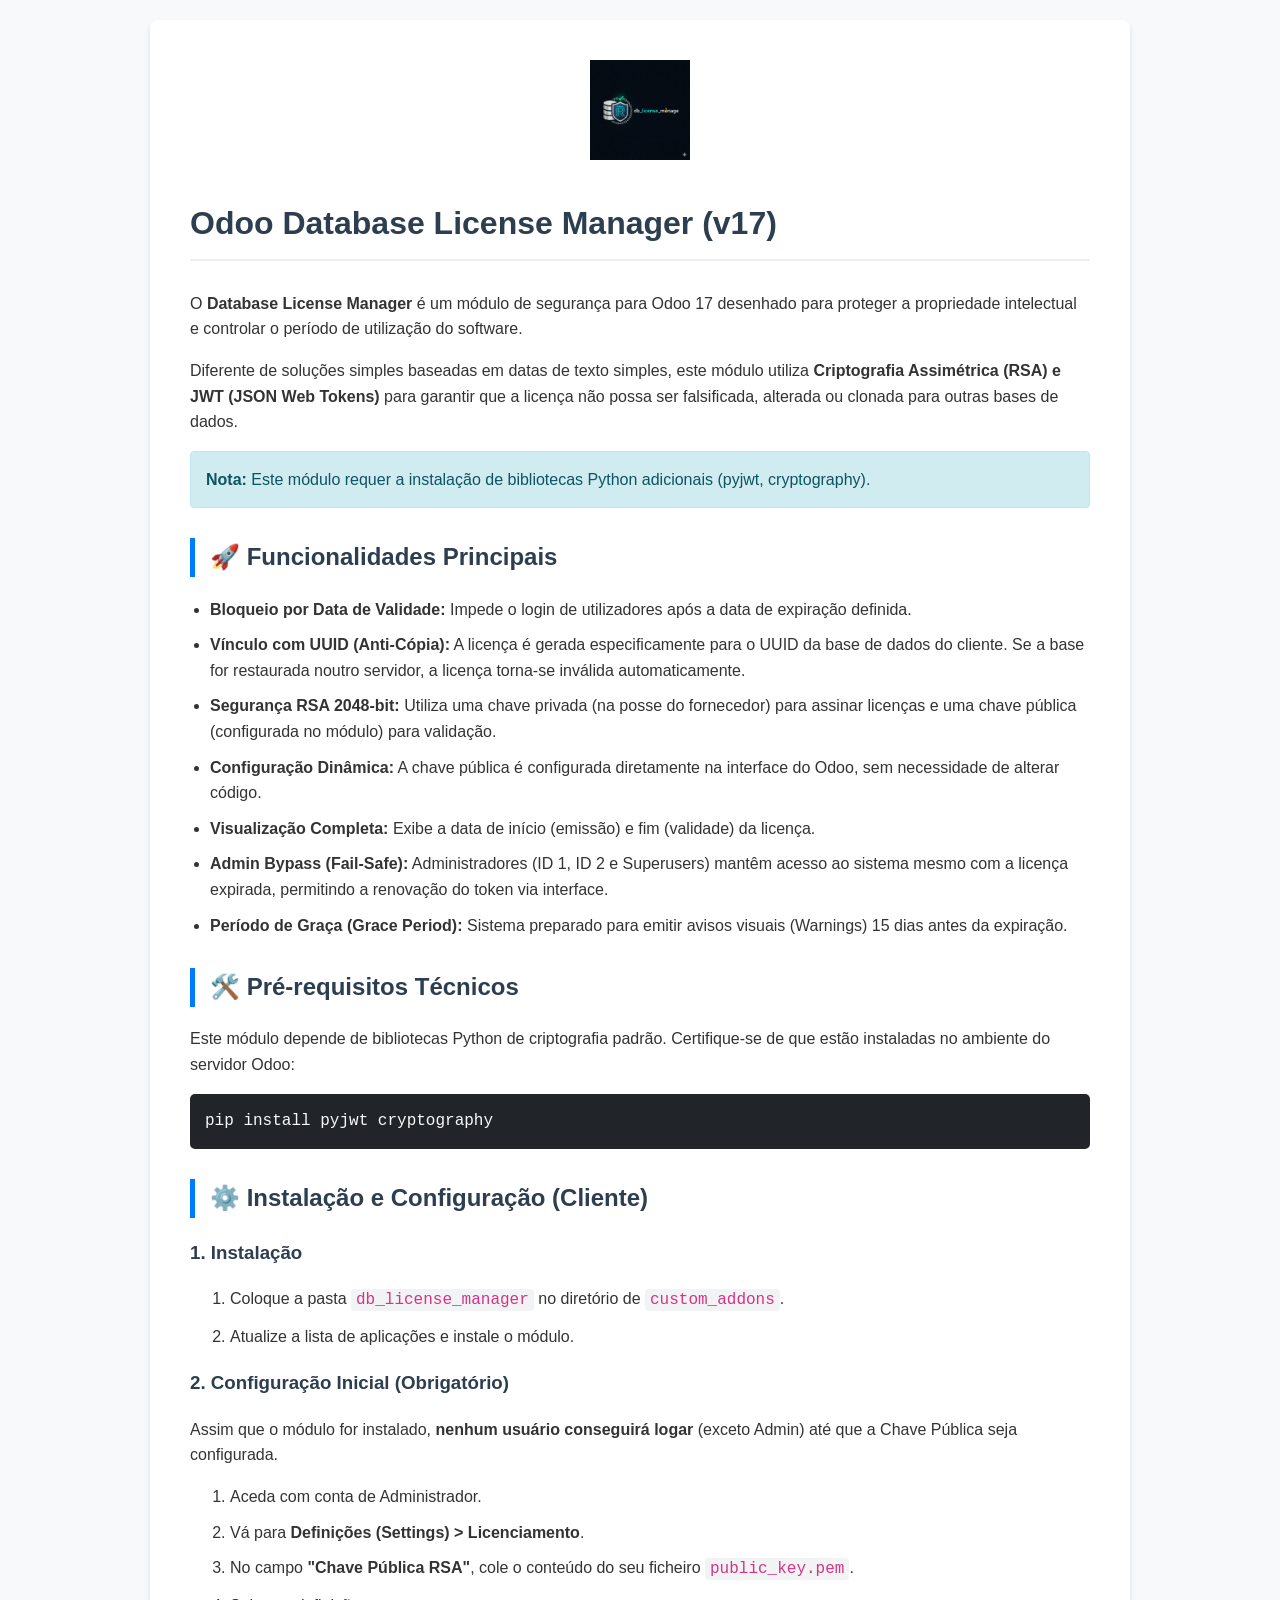
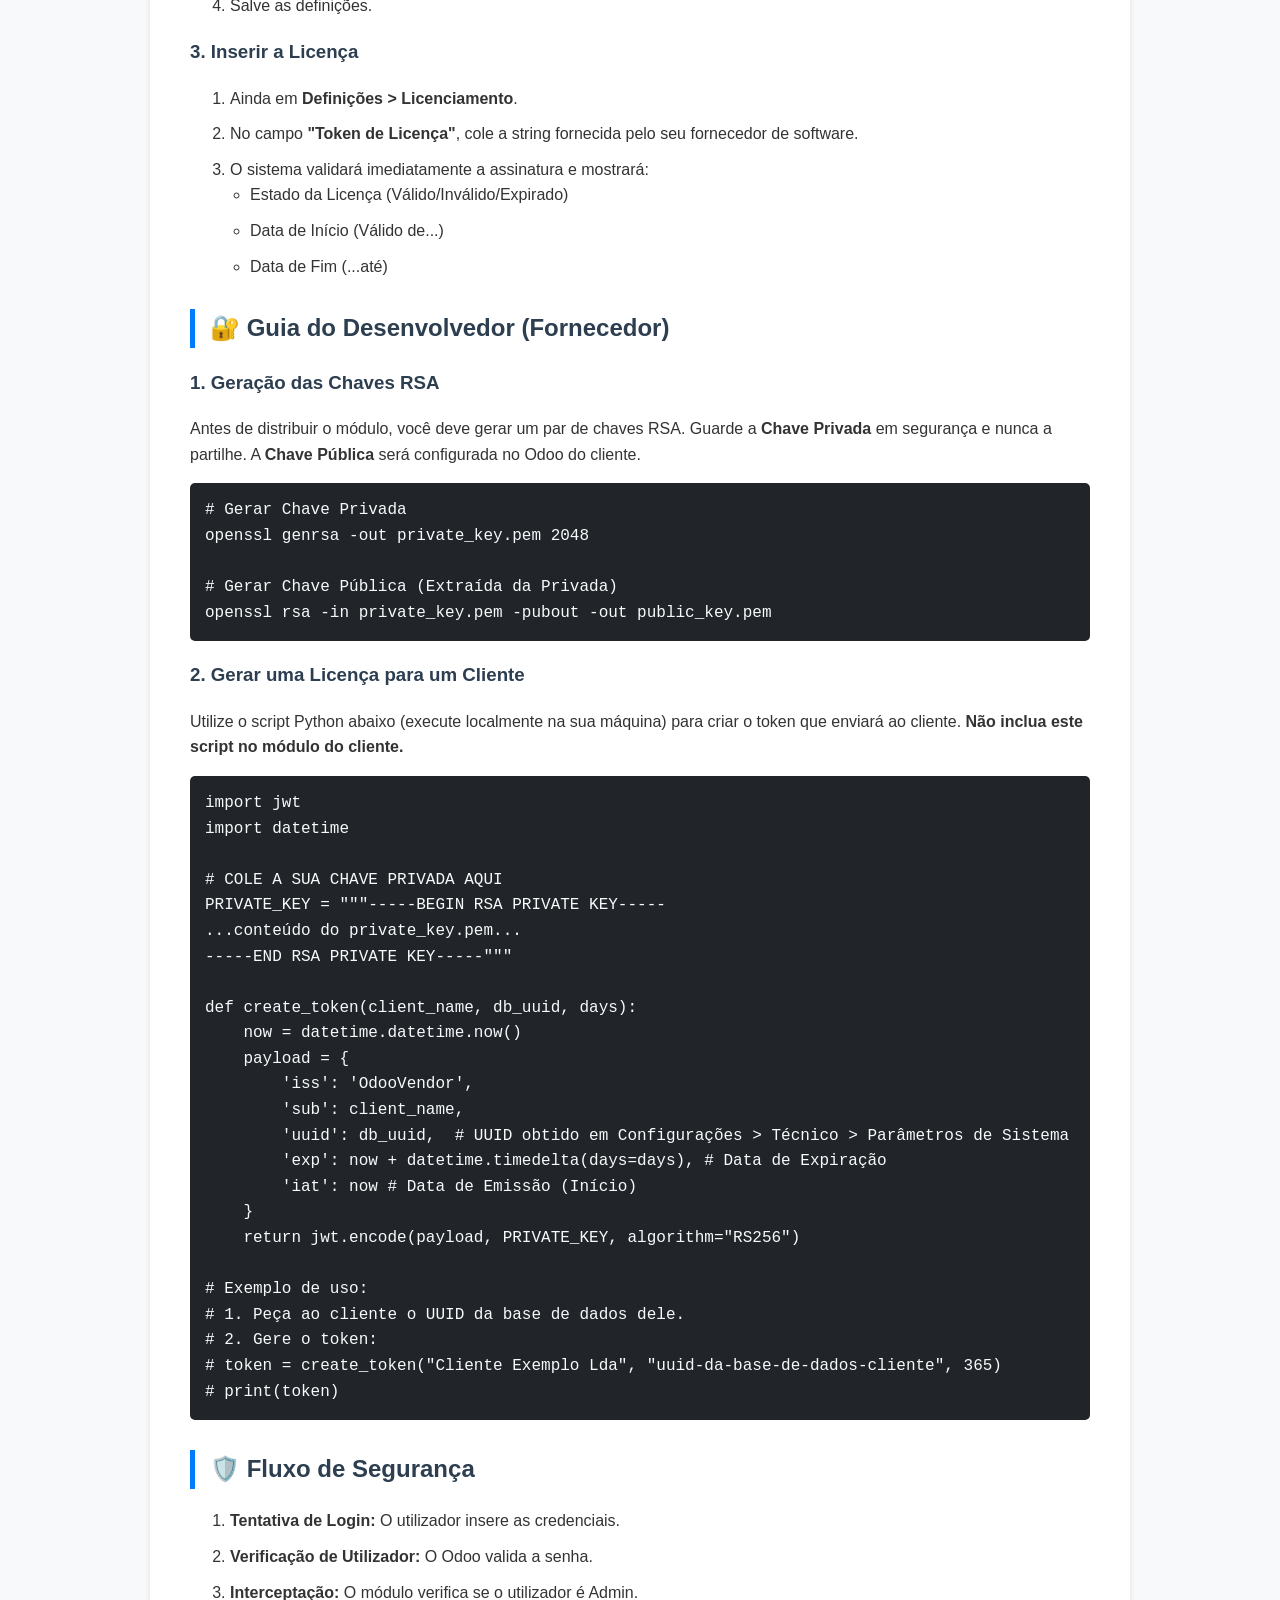
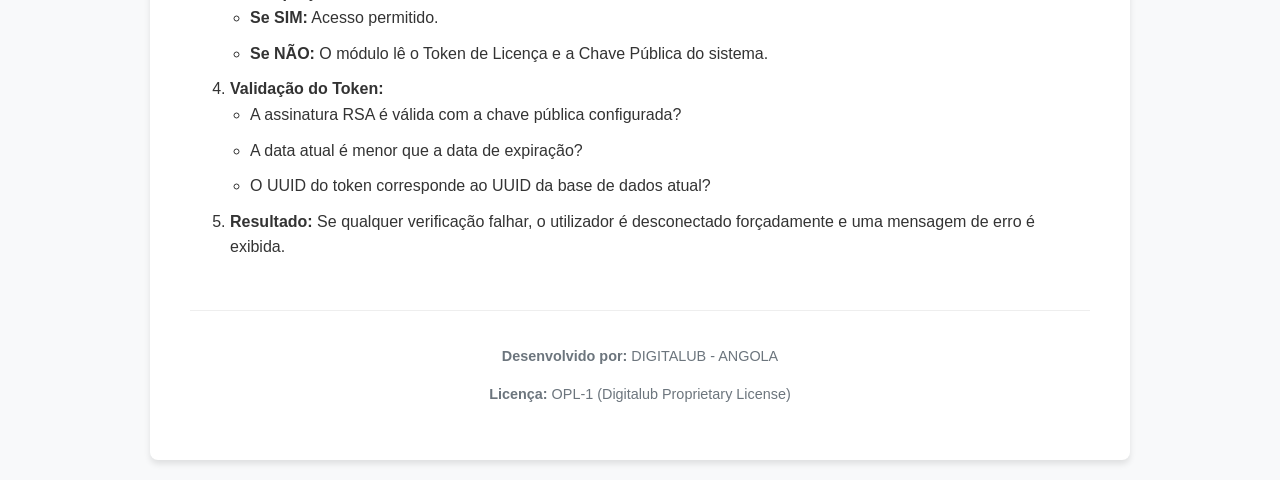
==== static/description/index.html @ fa347715 "Antigravity correção" ====
<!DOCTYPE html>
<html lang="pt">
<head>
    <meta charset="UTF-8">
    <meta name="viewport" content="width=device-width, initial-scale=1.0">
    <title>Odoo Database License Manager</title>
    <style>
        body {
            font-family: 'Inter', sans-serif;
            color: #333;
            line-height: 1.6;
            margin: 0;
            padding: 20px;
            background-color: #f8f9fa;
        }
        .container {
            max-width: 900px;
            margin: 0 auto;
            background: #fff;
            padding: 40px;
            border-radius: 8px;
            box-shadow: 0 4px 6px rgba(0,0,0,0.1);
        }
        h1, h2, h3 {
            color: #2c3e50;
        }
        h1 {
            border-bottom: 2px solid #eee;
            padding-bottom: 10px;
            margin-bottom: 30px;
        }
        h2 {
            margin-top: 30px;
            border-left: 5px solid #007bff;
            padding-left: 15px;
        }
        code {
            background-color: #f1f3f5;
            padding: 2px 5px;
            border-radius: 4px;
            font-family: 'Courier New', Courier, monospace;
            color: #d63384;
        }
        pre {
            background-color: #212529;
            color: #f8f9fa;
            padding: 15px;
            border-radius: 5px;
            overflow-x: auto;
        }
        pre code {
            background-color: transparent;
            color: inherit;
            padding: 0;
        }
        .alert {
            padding: 15px;
            margin-bottom: 20px;
            border: 1px solid transparent;
            border-radius: 4px;
        }
        .alert-info {
            color: #0c5460;
            background-color: #d1ecf1;
            border-color: #bee5eb;
        }
        .alert-warning {
            color: #856404;
            background-color: #fff3cd;
            border-color: #ffeeba;
        }
        .img-fluid {
            max-width: 100%;
            height: auto;
            border-radius: 5px;
            margin: 20px 0;
        }
        ul {
            padding-left: 20px;
        }
        li {
            margin-bottom: 10px;
        }
        .footer {
            margin-top: 50px;
            text-align: center;
            font-size: 0.9em;
            color: #6c757d;
            border-top: 1px solid #eee;
            padding-top: 20px;
        }
    </style>
</head>
<body>

<div class="container">
    <div class="text-center" style="text-align: center; margin-bottom: 30px;">
        <img src="icon.png" alt="Logo" style="width: 100px; height: auto;">
    </div>

    <h1>Odoo Database License Manager (v17)</h1>

    <p>O <strong>Database License Manager</strong> é um módulo de segurança para Odoo 17 desenhado para proteger a propriedade intelectual e controlar o período de utilização do software.</p>

    <p>Diferente de soluções simples baseadas em datas de texto simples, este módulo utiliza <strong>Criptografia Assimétrica (RSA) e JWT (JSON Web Tokens)</strong> para garantir que a licença não possa ser falsificada, alterada ou clonada para outras bases de dados.</p>

    <div class="alert alert-info">
        <strong>Nota:</strong> Este módulo requer a instalação de bibliotecas Python adicionais (pyjwt, cryptography).
    </div>

    <h2>🚀 Funcionalidades Principais</h2>
    <ul>
        <li><strong>Bloqueio por Data de Validade:</strong> Impede o login de utilizadores após a data de expiração definida.</li>
        <li><strong>Vínculo com UUID (Anti-Cópia):</strong> A licença é gerada especificamente para o UUID da base de dados do cliente. Se a base for restaurada noutro servidor, a licença torna-se inválida automaticamente.</li>
        <li><strong>Segurança RSA 2048-bit:</strong> Utiliza uma chave privada (na posse do fornecedor) para assinar licenças e uma chave pública (configurada no módulo) para validação.</li>
        <li><strong>Configuração Dinâmica:</strong> A chave pública é configurada diretamente na interface do Odoo, sem necessidade de alterar código.</li>
        <li><strong>Visualização Completa:</strong> Exibe a data de início (emissão) e fim (validade) da licença.</li>
        <li><strong>Admin Bypass (Fail-Safe):</strong> Administradores (ID 1, ID 2 e Superusers) mantêm acesso ao sistema mesmo com a licença expirada, permitindo a renovação do token via interface.</li>
        <li><strong>Período de Graça (Grace Period):</strong> Sistema preparado para emitir avisos visuais (Warnings) 15 dias antes da expiração.</li>
    </ul>

    <h2>🛠️ Pré-requisitos Técnicos</h2>
    <p>Este módulo depende de bibliotecas Python de criptografia padrão. Certifique-se de que estão instaladas no ambiente do servidor Odoo:</p>
    <pre><code>pip install pyjwt cryptography</code></pre>

    <h2>⚙️ Instalação e Configuração (Cliente)</h2>

    <h3>1. Instalação</h3>
    <ol>
        <li>Coloque a pasta <code>db_license_manager</code> no diretório de <code>custom_addons</code>.</li>
        <li>Atualize a lista de aplicações e instale o módulo.</li>
    </ol>

    <h3>2. Configuração Inicial (Obrigatório)</h3>
    <p>Assim que o módulo for instalado, <strong>nenhum usuário conseguirá logar</strong> (exceto Admin) até que a Chave Pública seja configurada.</p>
    <ol>
        <li>Aceda com conta de Administrador.</li>
        <li>Vá para <strong>Definições (Settings) &gt; Licenciamento</strong>.</li>
        <li>No campo <strong>"Chave Pública RSA"</strong>, cole o conteúdo do seu ficheiro <code>public_key.pem</code>.</li>
        <li>Salve as definições.</li>
    </ol>

    <h3>3. Inserir a Licença</h3>
    <ol>
        <li>Ainda em <strong>Definições &gt; Licenciamento</strong>.</li>
        <li>No campo <strong>"Token de Licença"</strong>, cole a string fornecida pelo seu fornecedor de software.</li>
        <li>O sistema validará imediatamente a assinatura e mostrará:
            <ul>
                <li>Estado da Licença (Válido/Inválido/Expirado)</li>
                <li>Data de Início (Válido de...)</li>
                <li>Data de Fim (...até)</li>
            </ul>
        </li>
    </ol>

    <h2>🔐 Guia do Desenvolvedor (Fornecedor)</h2>

    <h3>1. Geração das Chaves RSA</h3>
    <p>Antes de distribuir o módulo, você deve gerar um par de chaves RSA. Guarde a <strong>Chave Privada</strong> em segurança e nunca a partilhe. A <strong>Chave Pública</strong> será configurada no Odoo do cliente.</p>
    <pre><code># Gerar Chave Privada
openssl genrsa -out private_key.pem 2048

# Gerar Chave Pública (Extraída da Privada)
openssl rsa -in private_key.pem -pubout -out public_key.pem</code></pre>

    <h3>2. Gerar uma Licença para um Cliente</h3>
    <p>Utilize o script Python abaixo (execute localmente na sua máquina) para criar o token que enviará ao cliente. <strong>Não inclua este script no módulo do cliente.</strong></p>

    <pre><code>import jwt
import datetime

# COLE A SUA CHAVE PRIVADA AQUI
PRIVATE_KEY = """-----BEGIN RSA PRIVATE KEY-----
...conteúdo do private_key.pem...
-----END RSA PRIVATE KEY-----"""

def create_token(client_name, db_uuid, days):
    now = datetime.datetime.now()
    payload = {
        'iss': 'OdooVendor',
        'sub': client_name,
        'uuid': db_uuid,  # UUID obtido em Configurações > Técnico > Parâmetros de Sistema
        'exp': now + datetime.timedelta(days=days), # Data de Expiração
        'iat': now # Data de Emissão (Início)
    }
    return jwt.encode(payload, PRIVATE_KEY, algorithm="RS256")

# Exemplo de uso:
# 1. Peça ao cliente o UUID da base de dados dele.
# 2. Gere o token:
# token = create_token("Cliente Exemplo Lda", "uuid-da-base-de-dados-cliente", 365)
# print(token)</code></pre>

    <h2>🛡️ Fluxo de Segurança</h2>
    <ol>
        <li><strong>Tentativa de Login:</strong> O utilizador insere as credenciais.</li>
        <li><strong>Verificação de Utilizador:</strong> O Odoo valida a senha.</li>
        <li><strong>Interceptação:</strong> O módulo verifica se o utilizador é Admin.
            <ul>
                <li><strong>Se SIM:</strong> Acesso permitido.</li>
                <li><strong>Se NÃO:</strong> O módulo lê o Token de Licença e a Chave Pública do sistema.</li>
            </ul>
        </li>
        <li><strong>Validação do Token:</strong>
            <ul>
                <li>A assinatura RSA é válida com a chave pública configurada?</li>
                <li>A data atual é menor que a data de expiração?</li>
                <li>O UUID do token corresponde ao UUID da base de dados atual?</li>
            </ul>
        </li>
        <li><strong>Resultado:</strong> Se qualquer verificação falhar, o utilizador é desconectado forçadamente e uma mensagem de erro é exibida.</li>
    </ol>

    <div class="footer">
        <p><strong>Desenvolvido por:</strong> DIGITALUB - ANGOLA</p>
        <p><strong>Licença:</strong> OPL-1 (Digitalub Proprietary License)</p>
    </div>
</div>

</body>
</html>
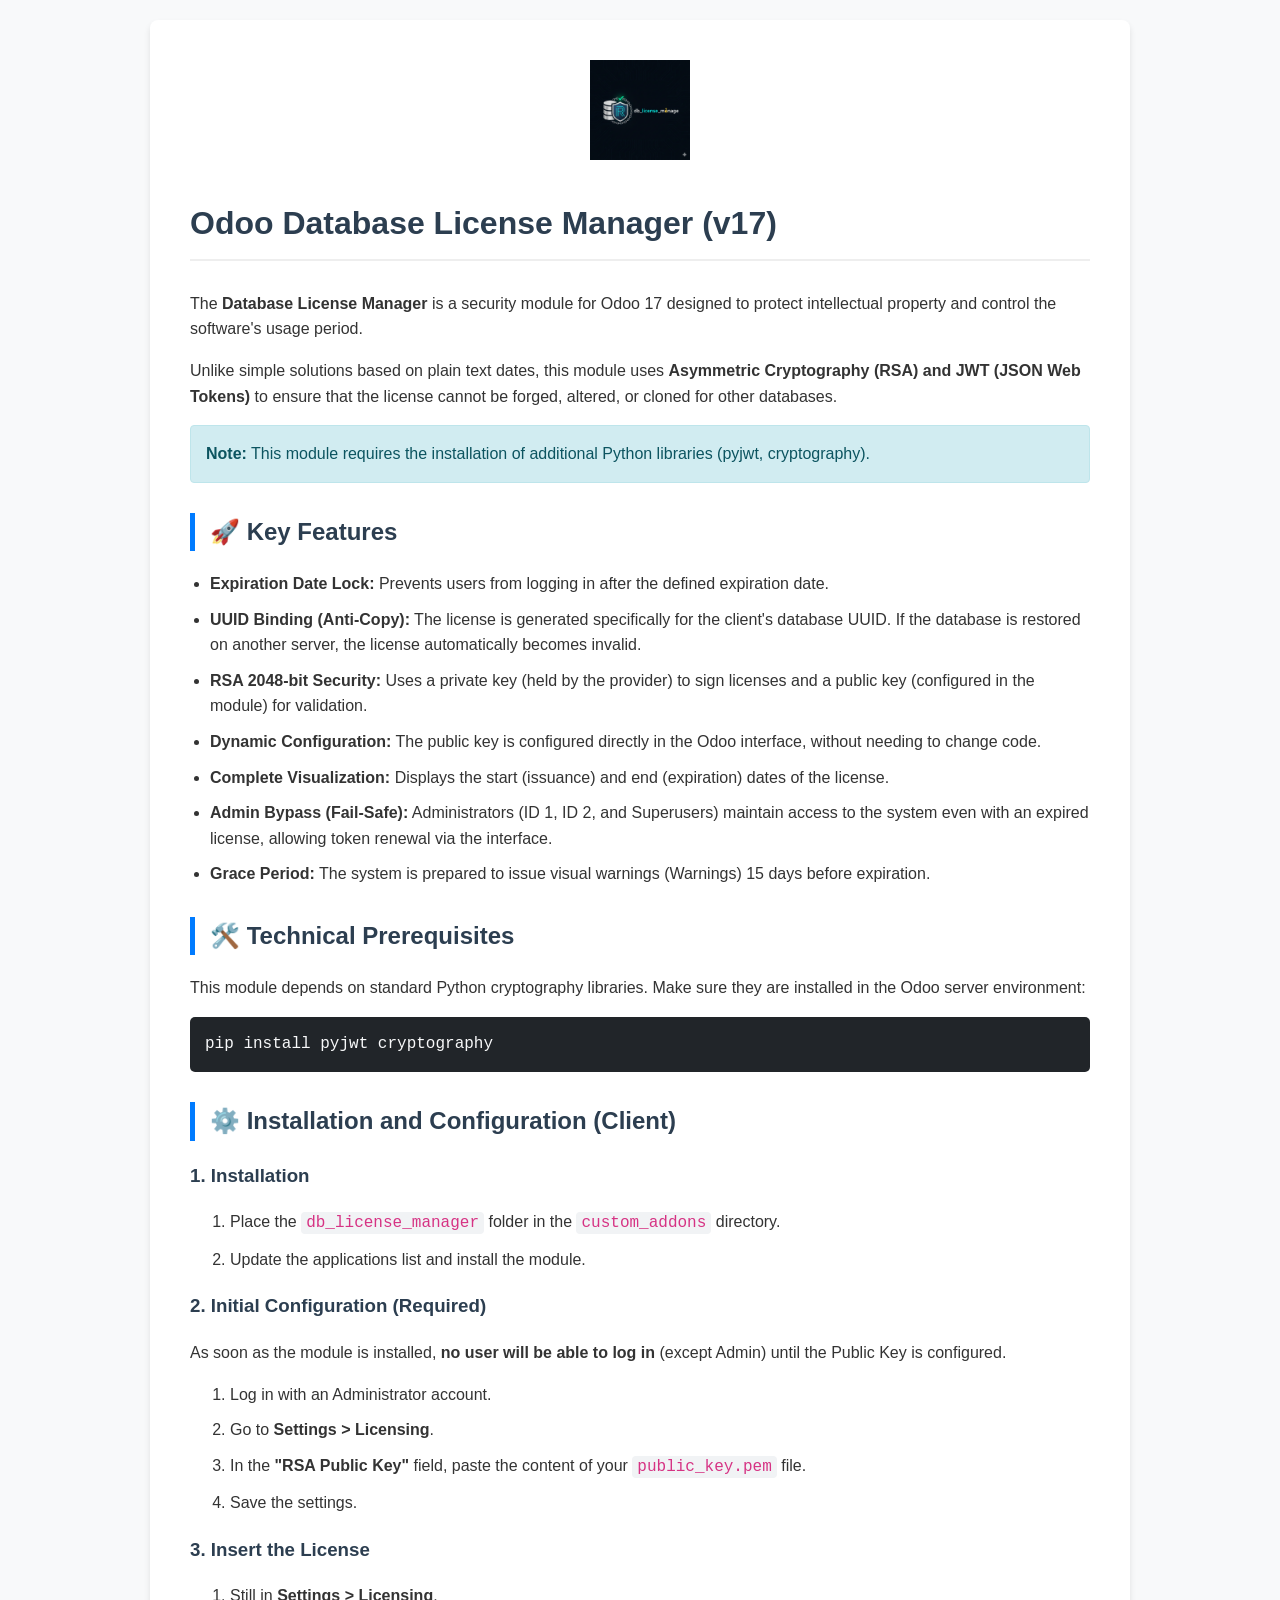
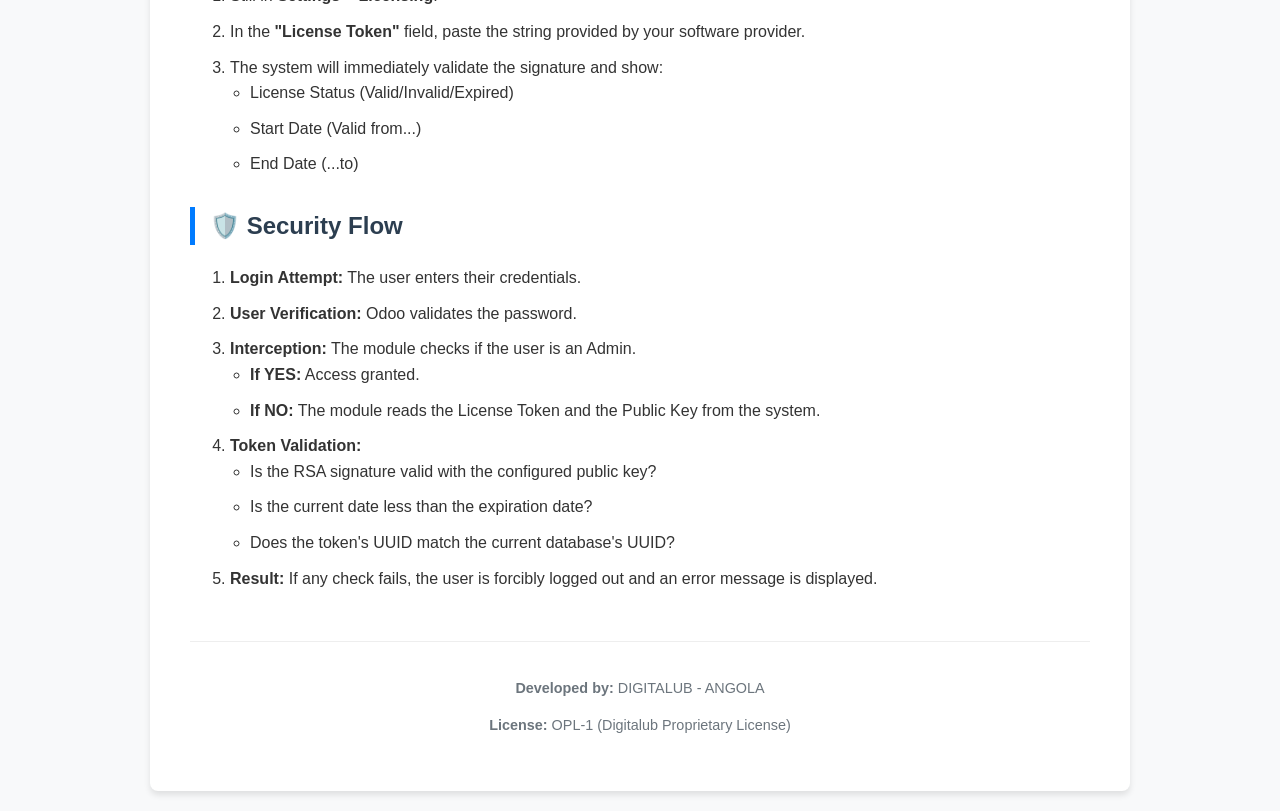
==== commit 7e571411: "correções recentes" ====
--- a/static/description/index.html
+++ b/static/description/index.html
@@ -1,5 +1,5 @@
 <!DOCTYPE html>
-<html lang="pt">
+<html lang="en">
 <head>
     <meta charset="UTF-8">
     <meta name="viewport" content="width=device-width, initial-scale=1.0">
@@ -100,122 +100,84 @@
 
     <h1>Odoo Database License Manager (v17)</h1>
 
-    <p>O <strong>Database License Manager</strong> é um módulo de segurança para Odoo 17 desenhado para proteger a propriedade intelectual e controlar o período de utilização do software.</p>
+    <p>The <strong>Database License Manager</strong> is a security module for Odoo 17 designed to protect intellectual property and control the software's usage period.</p>
 
-    <p>Diferente de soluções simples baseadas em datas de texto simples, este módulo utiliza <strong>Criptografia Assimétrica (RSA) e JWT (JSON Web Tokens)</strong> para garantir que a licença não possa ser falsificada, alterada ou clonada para outras bases de dados.</p>
+    <p>Unlike simple solutions based on plain text dates, this module uses <strong>Asymmetric Cryptography (RSA) and JWT (JSON Web Tokens)</strong> to ensure that the license cannot be forged, altered, or cloned for other databases.</p>
 
     <div class="alert alert-info">
-        <strong>Nota:</strong> Este módulo requer a instalação de bibliotecas Python adicionais (pyjwt, cryptography).
+        <strong>Note:</strong> This module requires the installation of additional Python libraries (pyjwt, cryptography).
     </div>
 
-    <h2>🚀 Funcionalidades Principais</h2>
+    <h2>🚀 Key Features</h2>
     <ul>
-        <li><strong>Bloqueio por Data de Validade:</strong> Impede o login de utilizadores após a data de expiração definida.</li>
-        <li><strong>Vínculo com UUID (Anti-Cópia):</strong> A licença é gerada especificamente para o UUID da base de dados do cliente. Se a base for restaurada noutro servidor, a licença torna-se inválida automaticamente.</li>
-        <li><strong>Segurança RSA 2048-bit:</strong> Utiliza uma chave privada (na posse do fornecedor) para assinar licenças e uma chave pública (configurada no módulo) para validação.</li>
-        <li><strong>Configuração Dinâmica:</strong> A chave pública é configurada diretamente na interface do Odoo, sem necessidade de alterar código.</li>
-        <li><strong>Visualização Completa:</strong> Exibe a data de início (emissão) e fim (validade) da licença.</li>
-        <li><strong>Admin Bypass (Fail-Safe):</strong> Administradores (ID 1, ID 2 e Superusers) mantêm acesso ao sistema mesmo com a licença expirada, permitindo a renovação do token via interface.</li>
-        <li><strong>Período de Graça (Grace Period):</strong> Sistema preparado para emitir avisos visuais (Warnings) 15 dias antes da expiração.</li>
+        <li><strong>Expiration Date Lock:</strong> Prevents users from logging in after the defined expiration date.</li>
+        <li><strong>UUID Binding (Anti-Copy):</strong> The license is generated specifically for the client's database UUID. If the database is restored on another server, the license automatically becomes invalid.</li>
+        <li><strong>RSA 2048-bit Security:</strong> Uses a private key (held by the provider) to sign licenses and a public key (configured in the module) for validation.</li>
+        <li><strong>Dynamic Configuration:</strong> The public key is configured directly in the Odoo interface, without needing to change code.</li>
+        <li><strong>Complete Visualization:</strong> Displays the start (issuance) and end (expiration) dates of the license.</li>
+        <li><strong>Admin Bypass (Fail-Safe):</strong> Administrators (ID 1, ID 2, and Superusers) maintain access to the system even with an expired license, allowing token renewal via the interface.</li>
+        <li><strong>Grace Period:</strong> The system is prepared to issue visual warnings (Warnings) 15 days before expiration.</li>
     </ul>
 
-    <h2>🛠️ Pré-requisitos Técnicos</h2>
-    <p>Este módulo depende de bibliotecas Python de criptografia padrão. Certifique-se de que estão instaladas no ambiente do servidor Odoo:</p>
+    <h2>🛠️ Technical Prerequisites</h2>
+    <p>This module depends on standard Python cryptography libraries. Make sure they are installed in the Odoo server environment:</p>
     <pre><code>pip install pyjwt cryptography</code></pre>
 
-    <h2>⚙️ Instalação e Configuração (Cliente)</h2>
+    <h2>⚙️ Installation and Configuration (Client)</h2>
 
-    <h3>1. Instalação</h3>
+    <h3>1. Installation</h3>
     <ol>
-        <li>Coloque a pasta <code>db_license_manager</code> no diretório de <code>custom_addons</code>.</li>
-        <li>Atualize a lista de aplicações e instale o módulo.</li>
+        <li>Place the <code>db_license_manager</code> folder in the <code>custom_addons</code> directory.</li>
+        <li>Update the applications list and install the module.</li>
     </ol>
 
-    <h3>2. Configuração Inicial (Obrigatório)</h3>
-    <p>Assim que o módulo for instalado, <strong>nenhum usuário conseguirá logar</strong> (exceto Admin) até que a Chave Pública seja configurada.</p>
+    <h3>2. Initial Configuration (Required)</h3>
+    <p>As soon as the module is installed, <strong>no user will be able to log in</strong> (except Admin) until the Public Key is configured.</p>
     <ol>
-        <li>Aceda com conta de Administrador.</li>
-        <li>Vá para <strong>Definições (Settings) &gt; Licenciamento</strong>.</li>
-        <li>No campo <strong>"Chave Pública RSA"</strong>, cole o conteúdo do seu ficheiro <code>public_key.pem</code>.</li>
-        <li>Salve as definições.</li>
+        <li>Log in with an Administrator account.</li>
+        <li>Go to <strong>Settings > Licensing</strong>.</li>
+        <li>In the <strong>"RSA Public Key"</strong> field, paste the content of your <code>public_key.pem</code> file.</li>
+        <li>Save the settings.</li>
     </ol>
 
-    <h3>3. Inserir a Licença</h3>
+    <h3>3. Insert the License</h3>
     <ol>
-        <li>Ainda em <strong>Definições &gt; Licenciamento</strong>.</li>
-        <li>No campo <strong>"Token de Licença"</strong>, cole a string fornecida pelo seu fornecedor de software.</li>
-        <li>O sistema validará imediatamente a assinatura e mostrará:
+        <li>Still in <strong>Settings > Licensing</strong>.</li>
+        <li>In the <strong>"License Token"</strong> field, paste the string provided by your software provider.</li>
+        <li>The system will immediately validate the signature and show:
             <ul>
-                <li>Estado da Licença (Válido/Inválido/Expirado)</li>
-                <li>Data de Início (Válido de...)</li>
-                <li>Data de Fim (...até)</li>
+                <li>License Status (Valid/Invalid/Expired)</li>
+                <li>Start Date (Valid from...)</li>
+                <li>End Date (...to)</li>
             </ul>
         </li>
     </ol>
 
-    <h2>🔐 Guia do Desenvolvedor (Fornecedor)</h2>
-
-    <h3>1. Geração das Chaves RSA</h3>
-    <p>Antes de distribuir o módulo, você deve gerar um par de chaves RSA. Guarde a <strong>Chave Privada</strong> em segurança e nunca a partilhe. A <strong>Chave Pública</strong> será configurada no Odoo do cliente.</p>
-    <pre><code># Gerar Chave Privada
-openssl genrsa -out private_key.pem 2048
-
-# Gerar Chave Pública (Extraída da Privada)
-openssl rsa -in private_key.pem -pubout -out public_key.pem</code></pre>
-
-    <h3>2. Gerar uma Licença para um Cliente</h3>
-    <p>Utilize o script Python abaixo (execute localmente na sua máquina) para criar o token que enviará ao cliente. <strong>Não inclua este script no módulo do cliente.</strong></p>
-
-    <pre><code>import jwt
-import datetime
-
-# COLE A SUA CHAVE PRIVADA AQUI
-PRIVATE_KEY = """-----BEGIN RSA PRIVATE KEY-----
-...conteúdo do private_key.pem...
------END RSA PRIVATE KEY-----"""
-
-def create_token(client_name, db_uuid, days):
-    now = datetime.datetime.now()
-    payload = {
-        'iss': 'OdooVendor',
-        'sub': client_name,
-        'uuid': db_uuid,  # UUID obtido em Configurações > Técnico > Parâmetros de Sistema
-        'exp': now + datetime.timedelta(days=days), # Data de Expiração
-        'iat': now # Data de Emissão (Início)
-    }
-    return jwt.encode(payload, PRIVATE_KEY, algorithm="RS256")
-
-# Exemplo de uso:
-# 1. Peça ao cliente o UUID da base de dados dele.
-# 2. Gere o token:
-# token = create_token("Cliente Exemplo Lda", "uuid-da-base-de-dados-cliente", 365)
-# print(token)</code></pre>
-
-    <h2>🛡️ Fluxo de Segurança</h2>
+    <h2>🛡️ Security Flow</h2>
     <ol>
-        <li><strong>Tentativa de Login:</strong> O utilizador insere as credenciais.</li>
-        <li><strong>Verificação de Utilizador:</strong> O Odoo valida a senha.</li>
-        <li><strong>Interceptação:</strong> O módulo verifica se o utilizador é Admin.
+        <li><strong>Login Attempt:</strong> The user enters their credentials.</li>
+        <li><strong>User Verification:</strong> Odoo validates the password.</li>
+        <li><strong>Interception:</strong> The module checks if the user is an Admin.
             <ul>
-                <li><strong>Se SIM:</strong> Acesso permitido.</li>
-                <li><strong>Se NÃO:</strong> O módulo lê o Token de Licença e a Chave Pública do sistema.</li>
+                <li><strong>If YES:</strong> Access granted.</li>
+                <li><strong>If NO:</strong> The module reads the License Token and the Public Key from the system.</li>
             </ul>
         </li>
-        <li><strong>Validação do Token:</strong>
+        <li><strong>Token Validation:</strong>
             <ul>
-                <li>A assinatura RSA é válida com a chave pública configurada?</li>
-                <li>A data atual é menor que a data de expiração?</li>
-                <li>O UUID do token corresponde ao UUID da base de dados atual?</li>
+                <li>Is the RSA signature valid with the configured public key?</li>
+                <li>Is the current date less than the expiration date?</li>
+                <li>Does the token's UUID match the current database's UUID?</li>
             </ul>
         </li>
-        <li><strong>Resultado:</strong> Se qualquer verificação falhar, o utilizador é desconectado forçadamente e uma mensagem de erro é exibida.</li>
+        <li><strong>Result:</strong> If any check fails, the user is forcibly logged out and an error message is displayed.</li>
     </ol>
 
     <div class="footer">
-        <p><strong>Desenvolvido por:</strong> DIGITALUB - ANGOLA</p>
-        <p><strong>Licença:</strong> OPL-1 (Digitalub Proprietary License)</p>
+        <p><strong>Developed by:</strong> DIGITALUB - ANGOLA</p>
+        <p><strong>License:</strong> OPL-1 (Digitalub Proprietary License)</p>
     </div>
 </div>
 
 </body>
-</html>
+</html>
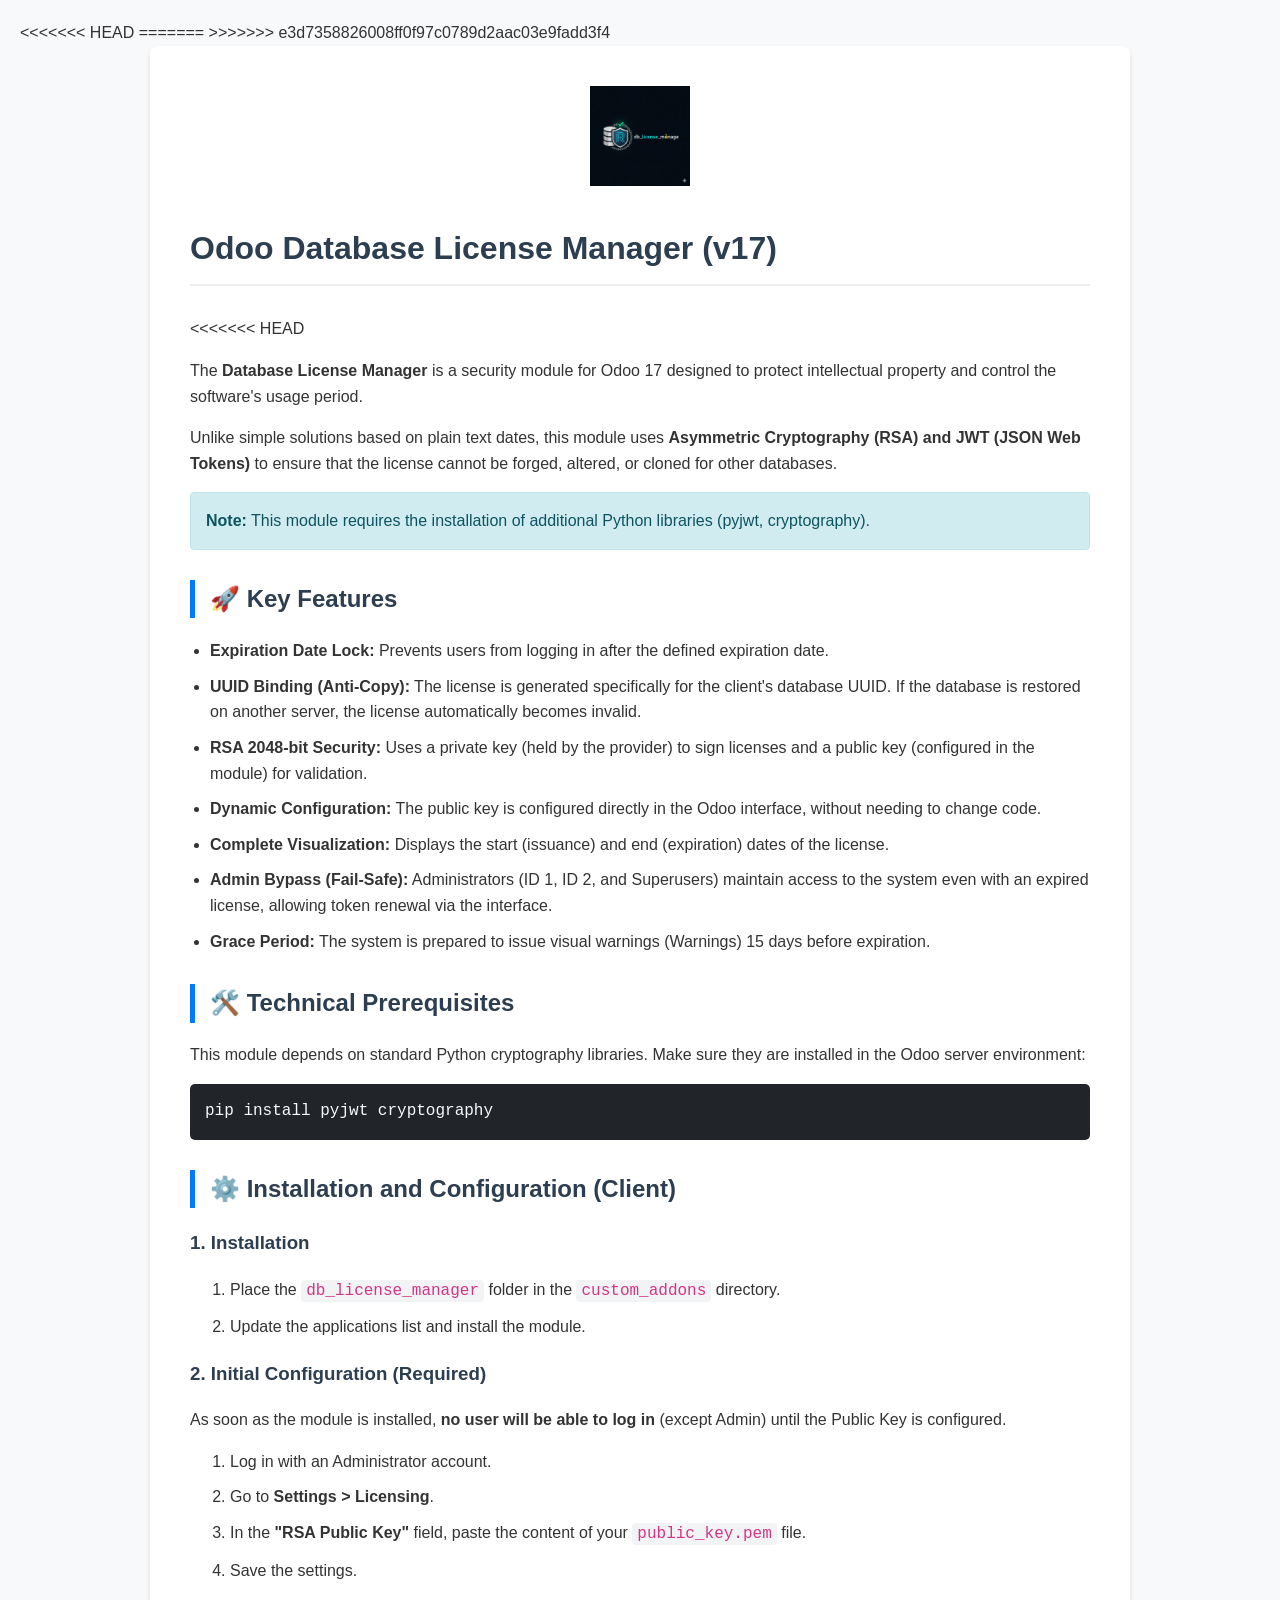
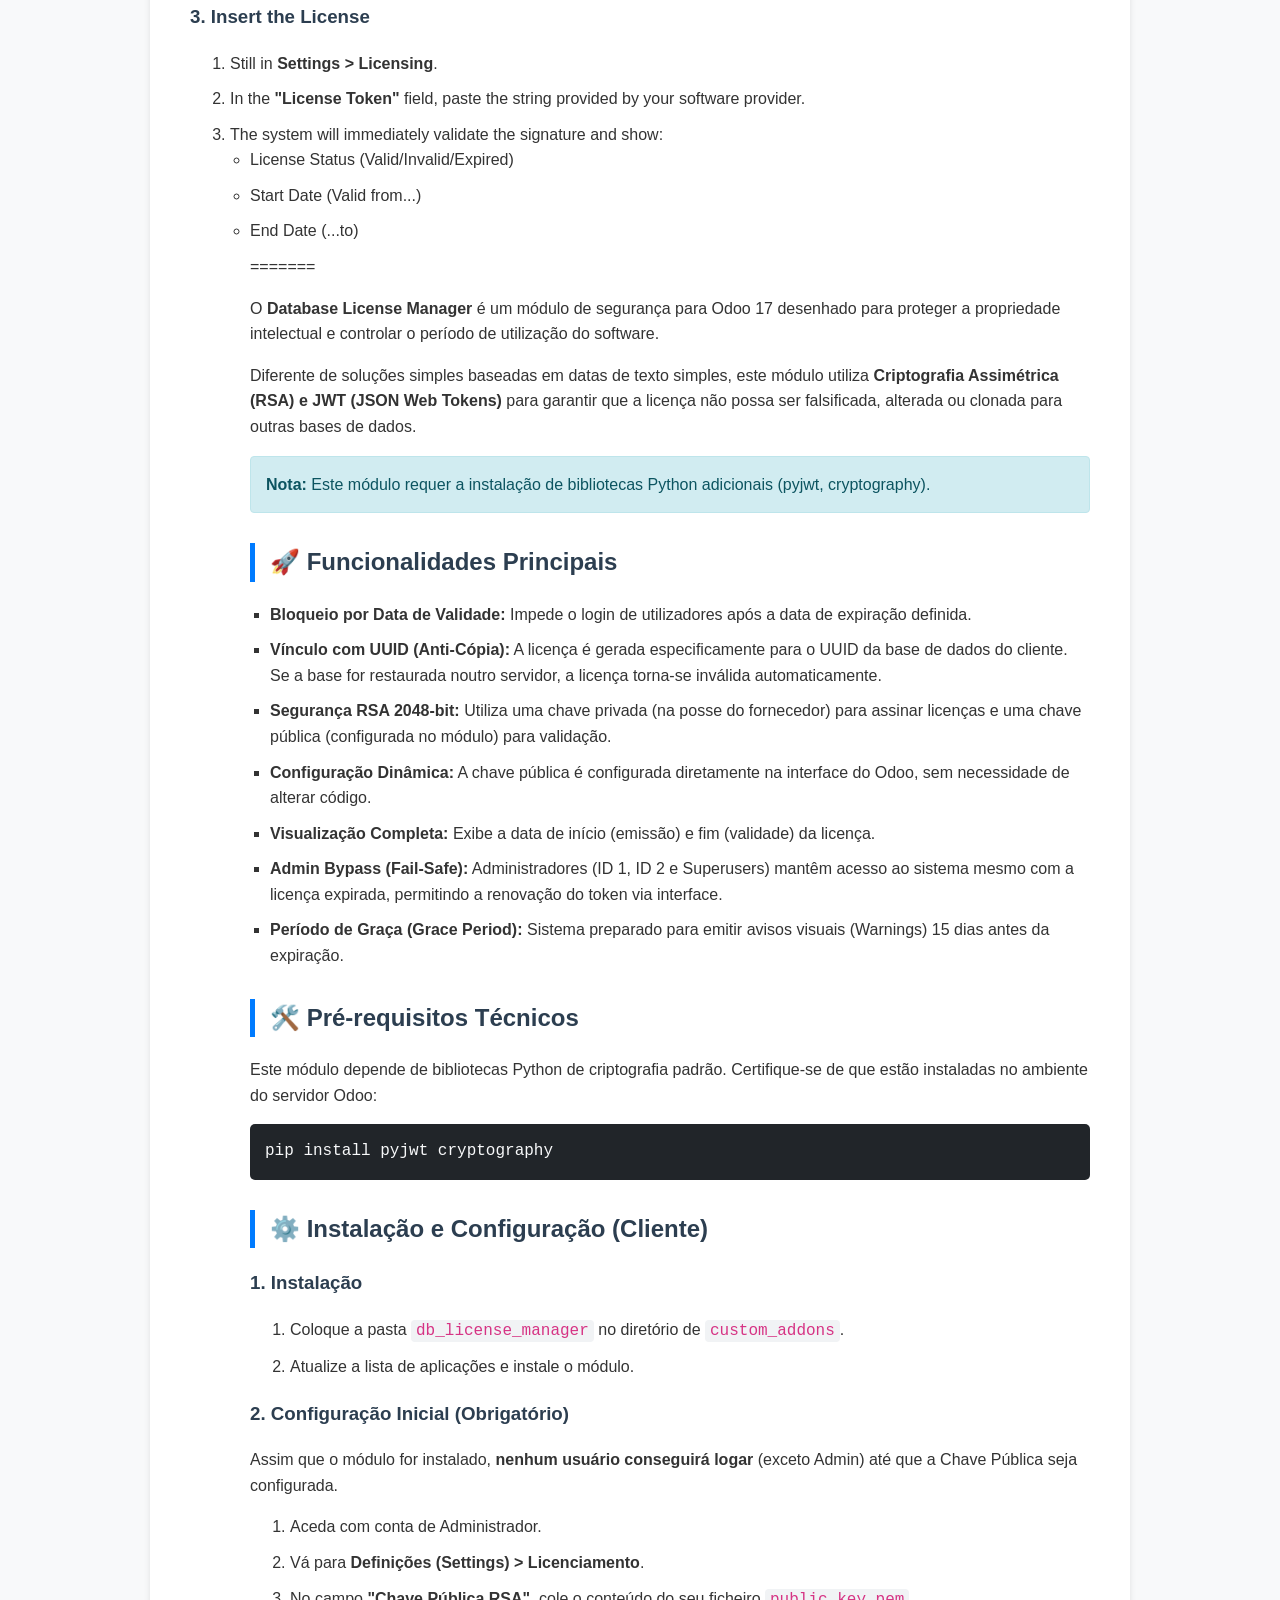
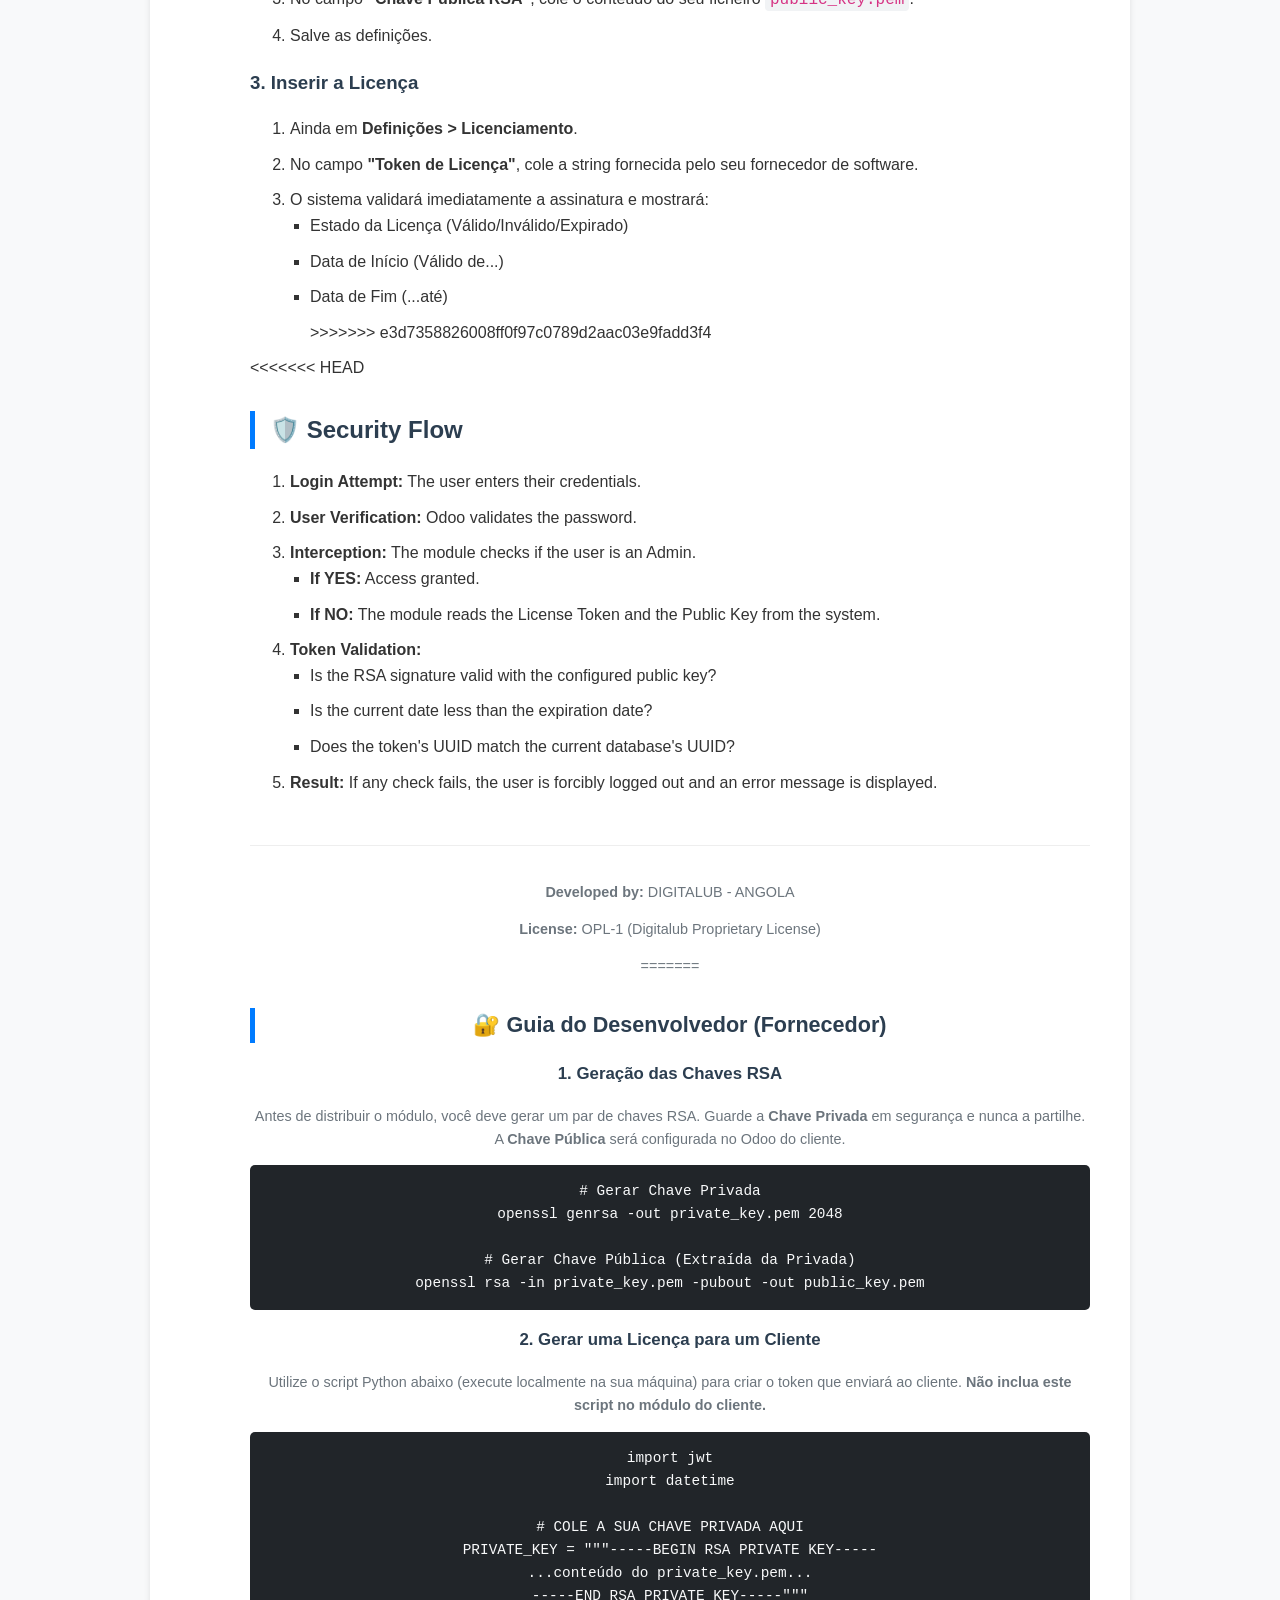
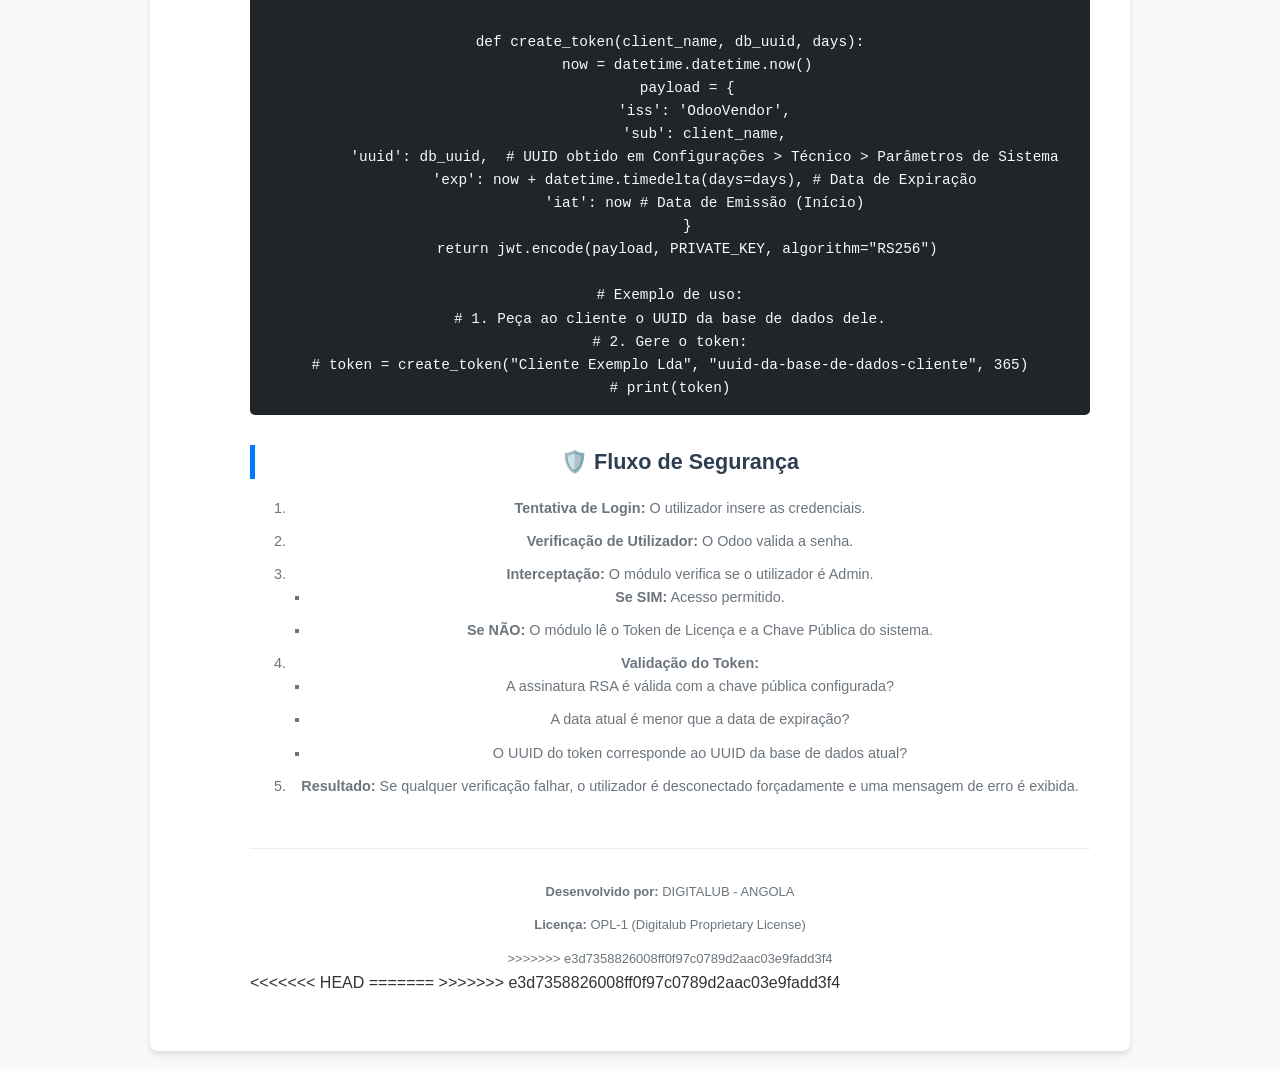
==== commit bdfcbcc4: "Merge remote changes" ====
--- a/static/description/index.html
+++ b/static/description/index.html
@@ -1,5 +1,9 @@
 <!DOCTYPE html>
+<<<<<<< HEAD
 <html lang="en">
+=======
+<html lang="pt">
+>>>>>>> e3d7358826008ff0f97c0789d2aac03e9fadd3f4
 <head>
     <meta charset="UTF-8">
     <meta name="viewport" content="width=device-width, initial-scale=1.0">
@@ -100,6 +104,7 @@
 
     <h1>Odoo Database License Manager (v17)</h1>
 
+<<<<<<< HEAD
     <p>The <strong>Database License Manager</strong> is a security module for Odoo 17 designed to protect intellectual property and control the software's usage period.</p>
 
     <p>Unlike simple solutions based on plain text dates, this module uses <strong>Asymmetric Cryptography (RSA) and JWT (JSON Web Tokens)</strong> to ensure that the license cannot be forged, altered, or cloned for other databases.</p>
@@ -149,10 +154,62 @@
                 <li>License Status (Valid/Invalid/Expired)</li>
                 <li>Start Date (Valid from...)</li>
                 <li>End Date (...to)</li>
-            </ul>
-        </li>
-    </ol>
-
+=======
+    <p>O <strong>Database License Manager</strong> é um módulo de segurança para Odoo 17 desenhado para proteger a propriedade intelectual e controlar o período de utilização do software.</p>
+
+    <p>Diferente de soluções simples baseadas em datas de texto simples, este módulo utiliza <strong>Criptografia Assimétrica (RSA) e JWT (JSON Web Tokens)</strong> para garantir que a licença não possa ser falsificada, alterada ou clonada para outras bases de dados.</p>
+
+    <div class="alert alert-info">
+        <strong>Nota:</strong> Este módulo requer a instalação de bibliotecas Python adicionais (pyjwt, cryptography).
+    </div>
+
+    <h2>🚀 Funcionalidades Principais</h2>
+    <ul>
+        <li><strong>Bloqueio por Data de Validade:</strong> Impede o login de utilizadores após a data de expiração definida.</li>
+        <li><strong>Vínculo com UUID (Anti-Cópia):</strong> A licença é gerada especificamente para o UUID da base de dados do cliente. Se a base for restaurada noutro servidor, a licença torna-se inválida automaticamente.</li>
+        <li><strong>Segurança RSA 2048-bit:</strong> Utiliza uma chave privada (na posse do fornecedor) para assinar licenças e uma chave pública (configurada no módulo) para validação.</li>
+        <li><strong>Configuração Dinâmica:</strong> A chave pública é configurada diretamente na interface do Odoo, sem necessidade de alterar código.</li>
+        <li><strong>Visualização Completa:</strong> Exibe a data de início (emissão) e fim (validade) da licença.</li>
+        <li><strong>Admin Bypass (Fail-Safe):</strong> Administradores (ID 1, ID 2 e Superusers) mantêm acesso ao sistema mesmo com a licença expirada, permitindo a renovação do token via interface.</li>
+        <li><strong>Período de Graça (Grace Period):</strong> Sistema preparado para emitir avisos visuais (Warnings) 15 dias antes da expiração.</li>
+    </ul>
+
+    <h2>🛠️ Pré-requisitos Técnicos</h2>
+    <p>Este módulo depende de bibliotecas Python de criptografia padrão. Certifique-se de que estão instaladas no ambiente do servidor Odoo:</p>
+    <pre><code>pip install pyjwt cryptography</code></pre>
+
+    <h2>⚙️ Instalação e Configuração (Cliente)</h2>
+
+    <h3>1. Instalação</h3>
+    <ol>
+        <li>Coloque a pasta <code>db_license_manager</code> no diretório de <code>custom_addons</code>.</li>
+        <li>Atualize a lista de aplicações e instale o módulo.</li>
+    </ol>
+
+    <h3>2. Configuração Inicial (Obrigatório)</h3>
+    <p>Assim que o módulo for instalado, <strong>nenhum usuário conseguirá logar</strong> (exceto Admin) até que a Chave Pública seja configurada.</p>
+    <ol>
+        <li>Aceda com conta de Administrador.</li>
+        <li>Vá para <strong>Definições (Settings) &gt; Licenciamento</strong>.</li>
+        <li>No campo <strong>"Chave Pública RSA"</strong>, cole o conteúdo do seu ficheiro <code>public_key.pem</code>.</li>
+        <li>Salve as definições.</li>
+    </ol>
+
+    <h3>3. Inserir a Licença</h3>
+    <ol>
+        <li>Ainda em <strong>Definições &gt; Licenciamento</strong>.</li>
+        <li>No campo <strong>"Token de Licença"</strong>, cole a string fornecida pelo seu fornecedor de software.</li>
+        <li>O sistema validará imediatamente a assinatura e mostrará:
+            <ul>
+                <li>Estado da Licença (Válido/Inválido/Expirado)</li>
+                <li>Data de Início (Válido de...)</li>
+                <li>Data de Fim (...até)</li>
+>>>>>>> e3d7358826008ff0f97c0789d2aac03e9fadd3f4
+            </ul>
+        </li>
+    </ol>
+
+<<<<<<< HEAD
     <h2>🛡️ Security Flow</h2>
     <ol>
         <li><strong>Login Attempt:</strong> The user enters their credentials.</li>
@@ -176,8 +233,75 @@
     <div class="footer">
         <p><strong>Developed by:</strong> DIGITALUB - ANGOLA</p>
         <p><strong>License:</strong> OPL-1 (Digitalub Proprietary License)</p>
+=======
+    <h2>🔐 Guia do Desenvolvedor (Fornecedor)</h2>
+
+    <h3>1. Geração das Chaves RSA</h3>
+    <p>Antes de distribuir o módulo, você deve gerar um par de chaves RSA. Guarde a <strong>Chave Privada</strong> em segurança e nunca a partilhe. A <strong>Chave Pública</strong> será configurada no Odoo do cliente.</p>
+    <pre><code># Gerar Chave Privada
+openssl genrsa -out private_key.pem 2048
+
+# Gerar Chave Pública (Extraída da Privada)
+openssl rsa -in private_key.pem -pubout -out public_key.pem</code></pre>
+
+    <h3>2. Gerar uma Licença para um Cliente</h3>
+    <p>Utilize o script Python abaixo (execute localmente na sua máquina) para criar o token que enviará ao cliente. <strong>Não inclua este script no módulo do cliente.</strong></p>
+
+    <pre><code>import jwt
+import datetime
+
+# COLE A SUA CHAVE PRIVADA AQUI
+PRIVATE_KEY = """-----BEGIN RSA PRIVATE KEY-----
+...conteúdo do private_key.pem...
+-----END RSA PRIVATE KEY-----"""
+
+def create_token(client_name, db_uuid, days):
+    now = datetime.datetime.now()
+    payload = {
+        'iss': 'OdooVendor',
+        'sub': client_name,
+        'uuid': db_uuid,  # UUID obtido em Configurações > Técnico > Parâmetros de Sistema
+        'exp': now + datetime.timedelta(days=days), # Data de Expiração
+        'iat': now # Data de Emissão (Início)
+    }
+    return jwt.encode(payload, PRIVATE_KEY, algorithm="RS256")
+
+# Exemplo de uso:
+# 1. Peça ao cliente o UUID da base de dados dele.
+# 2. Gere o token:
+# token = create_token("Cliente Exemplo Lda", "uuid-da-base-de-dados-cliente", 365)
+# print(token)</code></pre>
+
+    <h2>🛡️ Fluxo de Segurança</h2>
+    <ol>
+        <li><strong>Tentativa de Login:</strong> O utilizador insere as credenciais.</li>
+        <li><strong>Verificação de Utilizador:</strong> O Odoo valida a senha.</li>
+        <li><strong>Interceptação:</strong> O módulo verifica se o utilizador é Admin.
+            <ul>
+                <li><strong>Se SIM:</strong> Acesso permitido.</li>
+                <li><strong>Se NÃO:</strong> O módulo lê o Token de Licença e a Chave Pública do sistema.</li>
+            </ul>
+        </li>
+        <li><strong>Validação do Token:</strong>
+            <ul>
+                <li>A assinatura RSA é válida com a chave pública configurada?</li>
+                <li>A data atual é menor que a data de expiração?</li>
+                <li>O UUID do token corresponde ao UUID da base de dados atual?</li>
+            </ul>
+        </li>
+        <li><strong>Resultado:</strong> Se qualquer verificação falhar, o utilizador é desconectado forçadamente e uma mensagem de erro é exibida.</li>
+    </ol>
+
+    <div class="footer">
+        <p><strong>Desenvolvido por:</strong> DIGITALUB - ANGOLA</p>
+        <p><strong>Licença:</strong> OPL-1 (Digitalub Proprietary License)</p>
+>>>>>>> e3d7358826008ff0f97c0789d2aac03e9fadd3f4
     </div>
 </div>
 
 </body>
-</html>+<<<<<<< HEAD
+</html>
+=======
+</html>
+>>>>>>> e3d7358826008ff0f97c0789d2aac03e9fadd3f4
